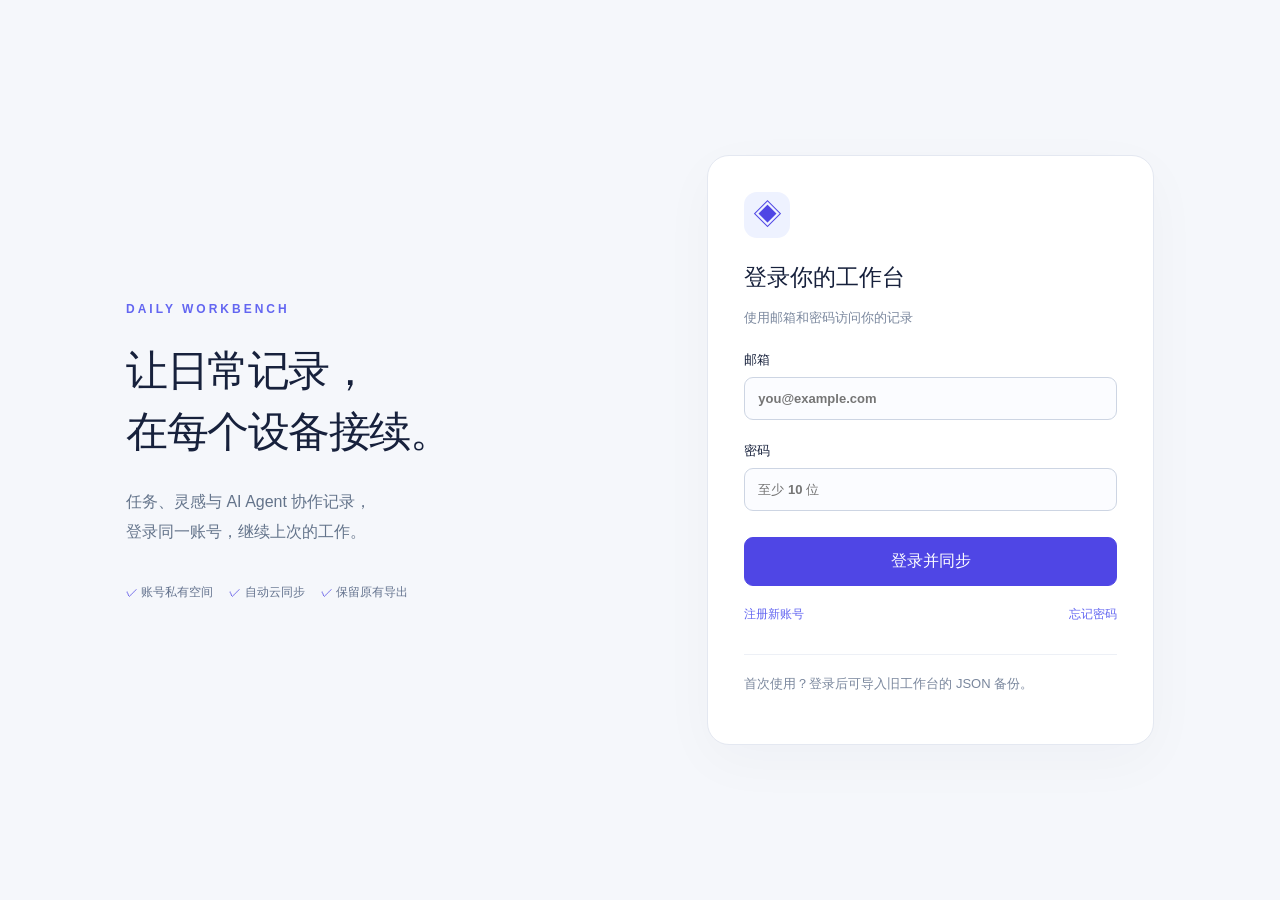
==== index.html @ 01df8f60 "Publish account workbench with private sync and import" ====
<!doctype html>
<html lang="zh-CN"><head><meta charset="utf-8"><meta name="viewport" content="width=device-width,initial-scale=1"><meta name="referrer" content="no-referrer"><title>日常与 AI Agent 协同工作台</title><link rel="stylesheet" href="./shell.css?v=3514bbac5a00"></head>
<body>
<main id="auth-view" class="auth-layout">
 <section class="intro"><span class="eyebrow">DAILY WORKBENCH</span><h1>让日常记录，<br>在每个设备接续。</h1><p>任务、灵感与 AI Agent 协作记录，<br>登录同一账号，继续上次的工作。</p><div class="features"><span>账号私有空间</span><span>自动云同步</span><span>保留原有导出</span></div></section>
 <section class="card"><div class="mark">◈</div><h2 id="auth-title">登录你的工作台</h2><p class="muted">使用邮箱和密码访问你的记录</p>
 <form id="auth-form"><label>邮箱<input id="email" type="email" autocomplete="username" required placeholder="you@example.com"></label><label>密码<input id="password" type="password" autocomplete="current-password" minlength="10" required placeholder="至少 10 位"></label><button id="login" type="submit" class="primary" disabled>正在连接登录服务…</button></form>
 <div class="auth-actions"><button id="signup" type="button" disabled>注册新账号</button><button id="forgot" type="button" disabled>忘记密码</button></div>
 <p id="auth-message" role="status" aria-live="polite"></p><p class="footnote">首次使用？登录后可导入旧工作台的 JSON 备份。</p></section>
</main>
<section id="workspace" hidden>
 <details id="account-panel" open><summary>账号与同步 <span>展开 / 收起</span></summary><div class="account-bar"><div><strong>◈ 我的工作台</strong><span id="account-email"></span></div><div class="bar-actions"><span id="sync-status" role="status" aria-live="polite">正在连接…</span><button id="connect-browser">连接网页 Agent</button><button id="refresh">同步</button><button id="import">导入旧数据</button><button id="backup">备份</button><button id="password-change">修改密码</button><button id="logout">退出</button></div></div></details>
 <div id="notice" hidden><span id="notice-text"></span><button id="resolve" hidden>处理冲突</button></div>
 <div id="loading">正在读取你的云端记录…</div><iframe id="workbench" title="日常与 AI Agent 工作台" hidden></iframe>
</section>
<input id="import-file" type="file" accept=".json,application/json" hidden>
<dialog id="dialog"><h2 id="dialog-title"></h2><p id="dialog-description"></p><input id="new-password" type="password" autocomplete="new-password" minlength="10" hidden><div class="dialog-actions"><button id="dialog-cancel">取消</button><button id="dialog-confirm" class="primary">确认</button></div></dialog>
<dialog id="browser-dialog"><h2>连接网页 Agent 状态</h2><label>网页服务<select id="browser-provider"><option value="chatgpt-browser">ChatGPT</option><option value="gemini-browser">Gemini</option></select></label><p>每台电脑单独绑定。只检测 Chrome 网页，不包含独立桌面应用。</p><p><a id="browser-download" href="./chatgpt-extension-1.1.6.zip" download>下载 Chrome 扩展</a> · 解压后在 chrome://extensions 开启开发者模式，选择「加载已解压的扩展程序」。</p><label>工作台 Agent<select id="browser-agent"></select></label><label>设备名称<input id="browser-device" maxlength="40" placeholder="例如：办公室 Chrome"></label><button id="browser-create">生成本机配网码</button><textarea id="browser-code" readonly aria-label="设备配网码" hidden></textarea><p id="browser-message" role="status"></p><div id="browser-devices"></div><button id="browser-close">关闭</button></dialog><script type="module" src="./app.js?v=3514bbac5a00"></script></body></html>
---- shell.css ----
:root{font-family:Inter,-apple-system,BlinkMacSystemFont,"Segoe UI","Microsoft YaHei",sans-serif;color:#17213c;background:#f5f7fb;font-synthesis:none}*{box-sizing:border-box}body{margin:0}[hidden]{display:none!important}button,input{font:inherit}button{cursor:pointer;border:1px solid #d9dfeb;background:white;border-radius:9px;padding:9px 14px;color:#354463}button:hover{background:#eef2ff}button:disabled{opacity:.55;cursor:wait}.primary{color:white;background:#4f46e5;border-color:#4f46e5;font-weight:650}.primary:hover{background:#4338ca}input{width:100%;padding:13px;border:1px solid #cdd5e3;border-radius:9px;margin-top:8px;background:#fbfcff;color:#17213c}input:focus{outline:2px solid #a5b4fc;outline-offset:2px}.auth-layout{min-height:100vh;max-width:1100px;margin:auto;display:grid;grid-template-columns:1.1fr 1fr;align-items:center;gap:90px;padding:60px 36px}.eyebrow{font-size:12px;letter-spacing:3px;color:#6366f1;font-weight:750}.intro h1{font-size:42px;line-height:1.45;letter-spacing:-1.5px;margin:24px 0}.intro p{color:#64748b;line-height:1.9}.features{display:flex;gap:16px;font-size:12px;color:#65748f;margin-top:36px}.features span:before{content:'✓ ';color:#4f46e5}.card{background:white;padding:36px;border:1px solid #e4e8f1;border-radius:22px;box-shadow:0 16px 55px #17213c08}.mark{background:#eef2ff;color:#4f46e5;width:46px;height:46px;display:grid;place-items:center;border-radius:13px;font-size:29px}.card h2{margin:24px 0 8px;font-size:23px}.muted,.footnote{color:#7a879d;font-size:13px;line-height:1.8}label{display:block;font-size:13px;font-weight:600;margin-top:22px}#login{width:100%;margin-top:26px;padding:13px}.auth-actions{display:flex;justify-content:space-between;margin-top:13px}.auth-actions button{border:0;padding:7px 0;font-size:12px;color:#6366f1;background:none}#auth-message{font-size:13px;line-height:1.7;color:#9f1239;overflow-wrap:anywhere}.footnote{border-top:1px solid #edf0f6;padding-top:17px;margin-top:24px}.account-bar{display:flex;justify-content:space-between;align-items:center;gap:14px;flex-wrap:wrap;padding:12px 20px;background:#17213c;color:#f1f5f9}.account-bar strong{font-size:14px}.account-bar span{font-size:12px}#account-email{margin-left:14px;color:#aebbd3}.bar-actions{display:flex;align-items:center;gap:8px;flex-wrap:wrap}.bar-actions button{font-size:12px;border-color:#4b5975;background:#26344e;color:#e2e8f0;padding:6px 10px}#sync-status{color:#c7d2fe;margin-right:10px}#workbench{width:100%;height:calc(100vh - 64px);border:0;display:block;background:#f8fafc}#loading{padding:80px 20px;text-align:center;color:#64748b}#notice{padding:12px 20px;background:#fff7ed;color:#9a3412;font-size:13px;display:flex;align-items:center;gap:14px}dialog{border:1px solid #dbe2ee;border-radius:17px;padding:28px;max-width:480px;width:calc(100% - 32px);box-shadow:0 20px 80px #17213c33}dialog::backdrop{background:#17213c80}dialog h2{font-size:20px}dialog p{white-space:pre-wrap;font-size:14px;line-height:1.8;color:#64748b;overflow-wrap:anywhere}.dialog-actions{display:flex;justify-content:flex-end;gap:10px;margin-top:24px}@media(max-width:760px){.auth-layout{display:block;padding:32px 20px}.intro{margin:0 auto 28px;max-width:420px}.intro h1{font-size:29px;margin:15px 0}.intro p,.features{display:none}.card{max-width:420px;margin:auto;padding:26px}.account-bar{padding:10px 12px}.bar-actions{gap:6px}#account-email{display:block;margin:4px 0 0}#workbench{height:calc(100dvh - 115px)}}

#workspace{height:100dvh;display:flex;flex-direction:column}#workbench{flex:1;min-height:0;height:auto}.account-bar,#notice{flex-shrink:0}
#account-panel{flex-shrink:0}#account-panel>summary{display:none}
@media(max-width:640px){#account-panel{order:10;background:#17213c;color:#e2e8f0;max-height:45dvh;overflow:auto;padding-bottom:env(safe-area-inset-bottom)}#account-panel>summary{display:flex;align-items:center;justify-content:space-between;list-style:none;cursor:pointer;padding:9px 14px;font-size:12px;min-height:36px}#account-panel>summary::-webkit-details-marker{display:none}#account-panel>summary span{font-size:10px;color:#aebbd3}#account-panel .account-bar{border-top:1px solid #34415b;padding:12px 14px;gap:10px}#account-panel .bar-actions{gap:8px}#account-panel .bar-actions button{padding:8px 10px}#account-panel #sync-status{flex-basis:100%;margin:0 0 2px}#notice{font-size:12px;padding:8px 12px}}
#browser-dialog{max-width:520px;width:calc(100% - 32px);max-height:85dvh;overflow:auto}#browser-dialog label{display:block;margin:12px 0}#browser-dialog input,#browser-dialog select,#browser-dialog textarea{display:block;width:100%;box-sizing:border-box;padding:9px;border:1px solid #cbd5e1;border-radius:8px}#browser-dialog textarea{height:100px}#browser-dialog p{line-height:1.6}#browser-dialog button{padding:8px;margin:4px}#browser-dialog a{color:#4f46e5}
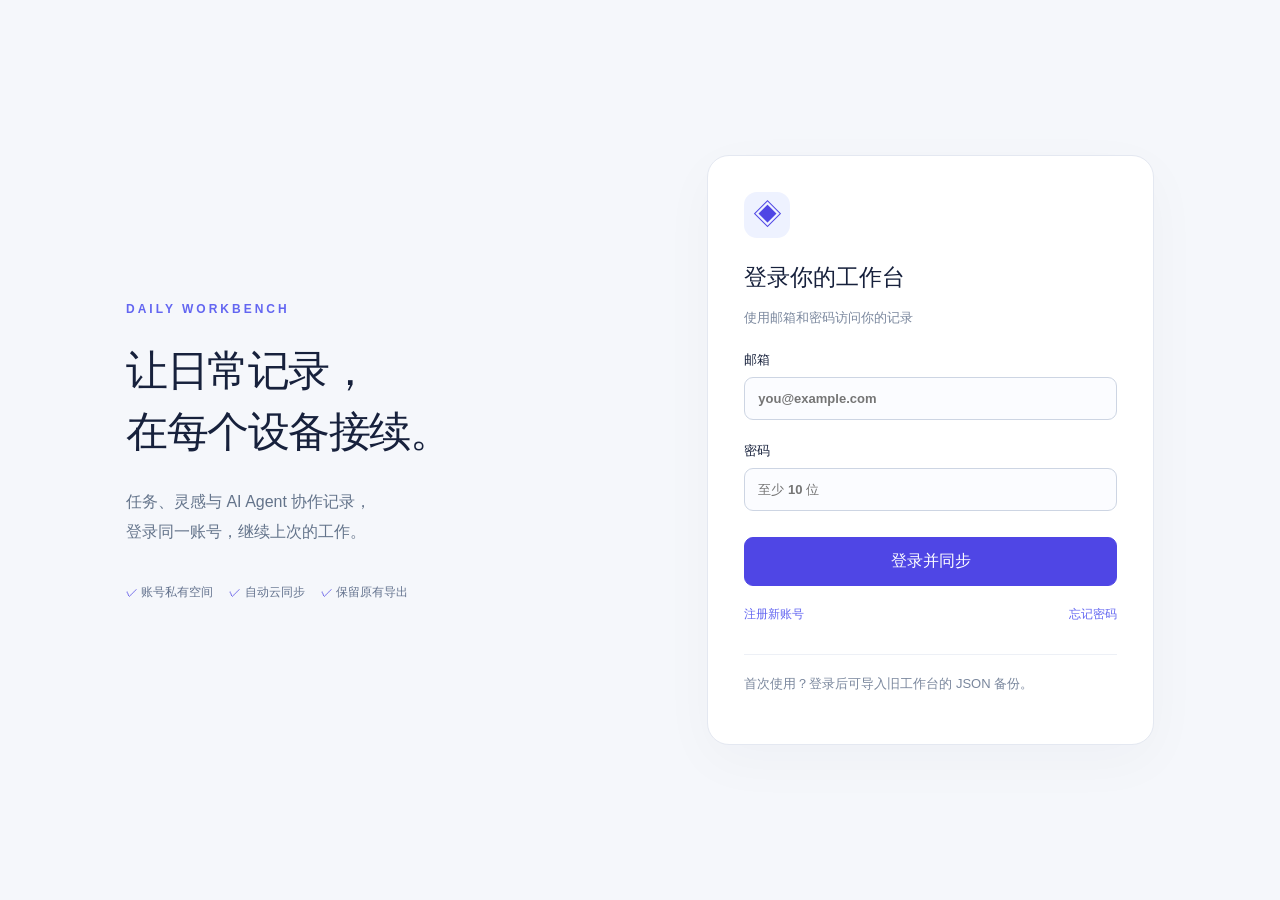
==== commit c3a799ee: "Publish account workbench with private sync and import" ====
--- a/index.html
+++ b/index.html
@@ -1,5 +1,5 @@
 <!doctype html>
-<html lang="zh-CN"><head><meta charset="utf-8"><meta name="viewport" content="width=device-width,initial-scale=1"><meta name="referrer" content="no-referrer"><title>日常与 AI Agent 协同工作台</title><link rel="stylesheet" href="./shell.css?v=3514bbac5a00"></head>
+<html lang="zh-CN"><head><meta charset="utf-8"><meta name="viewport" content="width=device-width,initial-scale=1"><meta name="referrer" content="no-referrer"><title>日常与 AI Agent 协同工作台</title><link rel="stylesheet" href="./shell.css?v=23630502249b"></head>
 <body>
 <main id="auth-view" class="auth-layout">
  <section class="intro"><span class="eyebrow">DAILY WORKBENCH</span><h1>让日常记录，<br>在每个设备接续。</h1><p>任务、灵感与 AI Agent 协作记录，<br>登录同一账号，继续上次的工作。</p><div class="features"><span>账号私有空间</span><span>自动云同步</span><span>保留原有导出</span></div></section>
@@ -15,4 +15,4 @@
 </section>
 <input id="import-file" type="file" accept=".json,application/json" hidden>
 <dialog id="dialog"><h2 id="dialog-title"></h2><p id="dialog-description"></p><input id="new-password" type="password" autocomplete="new-password" minlength="10" hidden><div class="dialog-actions"><button id="dialog-cancel">取消</button><button id="dialog-confirm" class="primary">确认</button></div></dialog>
-<dialog id="browser-dialog"><h2>连接网页 Agent 状态</h2><label>网页服务<select id="browser-provider"><option value="chatgpt-browser">ChatGPT</option><option value="gemini-browser">Gemini</option></select></label><p>每台电脑单独绑定。只检测 Chrome 网页，不包含独立桌面应用。</p><p><a id="browser-download" href="./chatgpt-extension-1.1.6.zip" download>下载 Chrome 扩展</a> · 解压后在 chrome://extensions 开启开发者模式，选择「加载已解压的扩展程序」。</p><label>工作台 Agent<select id="browser-agent"></select></label><label>设备名称<input id="browser-device" maxlength="40" placeholder="例如：办公室 Chrome"></label><button id="browser-create">生成本机配网码</button><textarea id="browser-code" readonly aria-label="设备配网码" hidden></textarea><p id="browser-message" role="status"></p><div id="browser-devices"></div><button id="browser-close">关闭</button></dialog><script type="module" src="./app.js?v=3514bbac5a00"></script></body></html>
+<dialog id="browser-dialog"><h2>连接网页 Agent 状态</h2><label>网页服务<select id="browser-provider"><option value="chatgpt-browser">ChatGPT</option><option value="gemini-browser">Gemini</option></select></label><p>每台电脑单独绑定。只检测 Chrome 网页，不包含独立桌面应用。</p><p><a id="browser-download" href="./chatgpt-extension-1.1.6.zip" download>下载 Chrome 扩展</a> · 解压后在 chrome://extensions 开启开发者模式，选择「加载已解压的扩展程序」。</p><label>工作台 Agent<select id="browser-agent"></select></label><label>设备名称<input id="browser-device" maxlength="40" placeholder="例如：办公室 Chrome"></label><button id="browser-create">生成本机配网码</button><textarea id="browser-code" readonly aria-label="设备配网码" hidden></textarea><p id="browser-message" role="status"></p><div id="browser-devices"></div><button id="browser-close">关闭</button></dialog><script type="module" src="./app.js?v=23630502249b"></script></body></html>
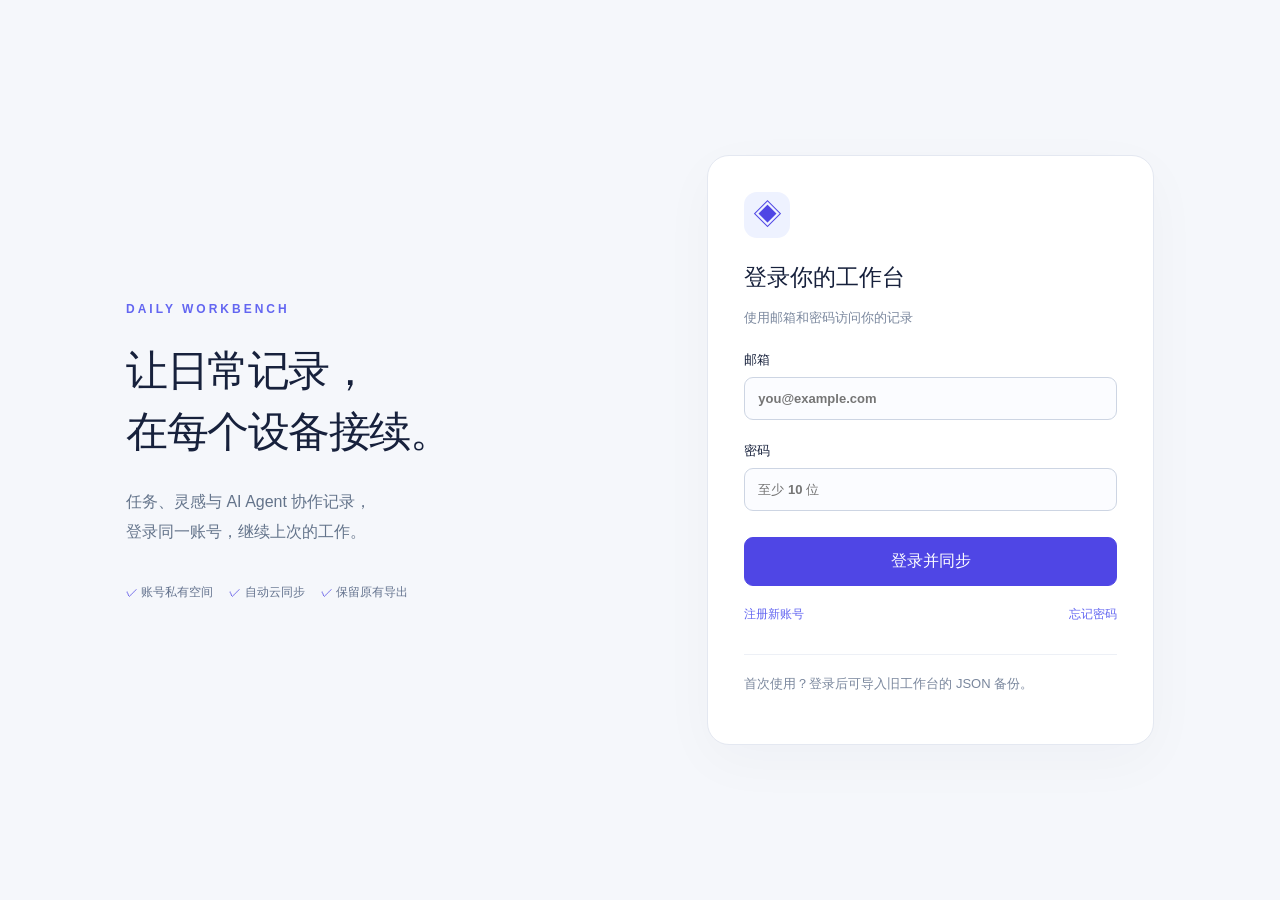
==== commit 3ce65679: "Publish account workbench with private sync and import" ====
--- a/index.html
+++ b/index.html
@@ -1,5 +1,5 @@
 <!doctype html>
-<html lang="zh-CN"><head><meta charset="utf-8"><meta name="viewport" content="width=device-width,initial-scale=1"><meta name="referrer" content="no-referrer"><title>日常与 AI Agent 协同工作台</title><link rel="stylesheet" href="./shell.css?v=23630502249b"></head>
+<html lang="zh-CN"><head><meta charset="utf-8"><meta name="viewport" content="width=device-width,initial-scale=1"><meta name="referrer" content="no-referrer"><title>日常与 AI Agent 协同工作台</title><link rel="stylesheet" href="./shell.css?v=a784d32e6a5d"></head>
 <body>
 <main id="auth-view" class="auth-layout">
  <section class="intro"><span class="eyebrow">DAILY WORKBENCH</span><h1>让日常记录，<br>在每个设备接续。</h1><p>任务、灵感与 AI Agent 协作记录，<br>登录同一账号，继续上次的工作。</p><div class="features"><span>账号私有空间</span><span>自动云同步</span><span>保留原有导出</span></div></section>
@@ -15,4 +15,4 @@
 </section>
 <input id="import-file" type="file" accept=".json,application/json" hidden>
 <dialog id="dialog"><h2 id="dialog-title"></h2><p id="dialog-description"></p><input id="new-password" type="password" autocomplete="new-password" minlength="10" hidden><div class="dialog-actions"><button id="dialog-cancel">取消</button><button id="dialog-confirm" class="primary">确认</button></div></dialog>
-<dialog id="browser-dialog"><h2>连接网页 Agent 状态</h2><label>网页服务<select id="browser-provider"><option value="chatgpt-browser">ChatGPT</option><option value="gemini-browser">Gemini</option></select></label><p>每台电脑单独绑定。只检测 Chrome 网页，不包含独立桌面应用。</p><p><a id="browser-download" href="./chatgpt-extension-1.1.6.zip" download>下载 Chrome 扩展</a> · 解压后在 chrome://extensions 开启开发者模式，选择「加载已解压的扩展程序」。</p><label>工作台 Agent<select id="browser-agent"></select></label><label>设备名称<input id="browser-device" maxlength="40" placeholder="例如：办公室 Chrome"></label><button id="browser-create">生成本机配网码</button><textarea id="browser-code" readonly aria-label="设备配网码" hidden></textarea><p id="browser-message" role="status"></p><div id="browser-devices"></div><button id="browser-close">关闭</button></dialog><script type="module" src="./app.js?v=23630502249b"></script></body></html>
+<dialog id="browser-dialog"><h2>连接网页 Agent 状态</h2><label>网页服务<select id="browser-provider"><option value="chatgpt-browser">ChatGPT</option><option value="gemini-browser">Gemini</option></select></label><p>每台电脑单独绑定。只检测 Chrome 网页，不包含独立桌面应用。</p><p><a id="browser-download" href="./chatgpt-extension-1.3.0.zip" download>下载 Chrome 扩展</a> · 解压后在 chrome://extensions 开启开发者模式，选择「加载已解压的扩展程序」。</p><label>工作台 Agent<select id="browser-agent"></select></label><label>设备名称<input id="browser-device" maxlength="40" placeholder="例如：办公室 Chrome"></label><button id="browser-create">生成本机配网码</button><textarea id="browser-code" readonly aria-label="设备配网码" hidden></textarea><p id="browser-message" role="status"></p><div id="browser-devices"></div><button id="browser-close">关闭</button></dialog><script type="module" src="./app.js?v=a784d32e6a5d"></script></body></html>
--- a/shell.css
+++ b/shell.css
@@ -4,3 +4,4 @@
 #account-panel{flex-shrink:0}#account-panel>summary{display:none}
 @media(max-width:640px){#account-panel{order:10;background:#17213c;color:#e2e8f0;max-height:45dvh;overflow:auto;padding-bottom:env(safe-area-inset-bottom)}#account-panel>summary{display:flex;align-items:center;justify-content:space-between;list-style:none;cursor:pointer;padding:9px 14px;font-size:12px;min-height:36px}#account-panel>summary::-webkit-details-marker{display:none}#account-panel>summary span{font-size:10px;color:#aebbd3}#account-panel .account-bar{border-top:1px solid #34415b;padding:12px 14px;gap:10px}#account-panel .bar-actions{gap:8px}#account-panel .bar-actions button{padding:8px 10px}#account-panel #sync-status{flex-basis:100%;margin:0 0 2px}#notice{font-size:12px;padding:8px 12px}}
 #browser-dialog{max-width:520px;width:calc(100% - 32px);max-height:85dvh;overflow:auto}#browser-dialog label{display:block;margin:12px 0}#browser-dialog input,#browser-dialog select,#browser-dialog textarea{display:block;width:100%;box-sizing:border-box;padding:9px;border:1px solid #cbd5e1;border-radius:8px}#browser-dialog textarea{height:100px}#browser-dialog p{line-height:1.6}#browser-dialog button{padding:8px;margin:4px}#browser-dialog a{color:#4f46e5}
+#chat-project-dialog{max-width:650px;max-height:88dvh;overflow:auto}#chat-project-dialog>p{margin-bottom:12px}.project-inbox-summary{position:sticky;top:-28px;z-index:2;margin:0 -28px 16px;padding:12px 28px;background:#eef2ff;color:#3730a3;font-size:13px;font-weight:700;border-top:1px solid #dbe2ff;border-bottom:1px solid #dbe2ff}.project-source-card{padding:15px;margin:0 0 12px;border:1px solid #e2e8f0;border-radius:13px;background:#fff}.project-source-origin{display:flex;align-items:flex-start;gap:9px;overflow-wrap:anywhere}.project-source-origin span{flex:0 0 auto;padding:2px 7px;border-radius:999px;background:#eef2ff;color:#4338ca;font-size:11px}.project-source-origin strong{font-size:14px}.project-suggestions{display:flex;align-items:center;gap:6px;flex-wrap:wrap;margin:12px 0}.project-suggestions>span{width:100%;font-size:11px;color:#64748b}.project-suggestions button{padding:6px 9px;border-color:#c7d2fe;color:#4338ca;font-size:12px}.project-map-controls{display:flex;align-items:center;gap:9px;margin-top:10px}.project-map-controls select{min-width:0;flex:1;padding:9px;border:1px solid #cbd5e1;border-radius:8px;background:white}.project-map-message{font-size:12px;color:#047857}.project-no-suggestion,.project-mapped-to{margin:9px 0!important;font-size:12px!important}.project-mapped-to{color:#047857!important}#chat-project-dialog details{margin-top:18px;border-top:1px solid #e2e8f0;padding-top:14px}#chat-project-dialog details>summary{cursor:pointer;color:#475569;font-size:13px;font-weight:650;margin-bottom:12px}.bar-actions button.has-pending{border-color:#fbbf24;background:#78350f;color:#fef3c7}@media(max-width:640px){#chat-project-dialog{width:calc(100% - 20px);max-height:92dvh;padding:20px 14px}.project-inbox-summary{top:-20px;margin:0 -14px 14px;padding:10px 14px}.project-source-card{padding:12px}.project-map-controls{align-items:stretch;flex-direction:column}.project-map-controls select{width:100%;font-size:16px}.project-suggestions button{max-width:100%;overflow-wrap:anywhere;text-align:left}}
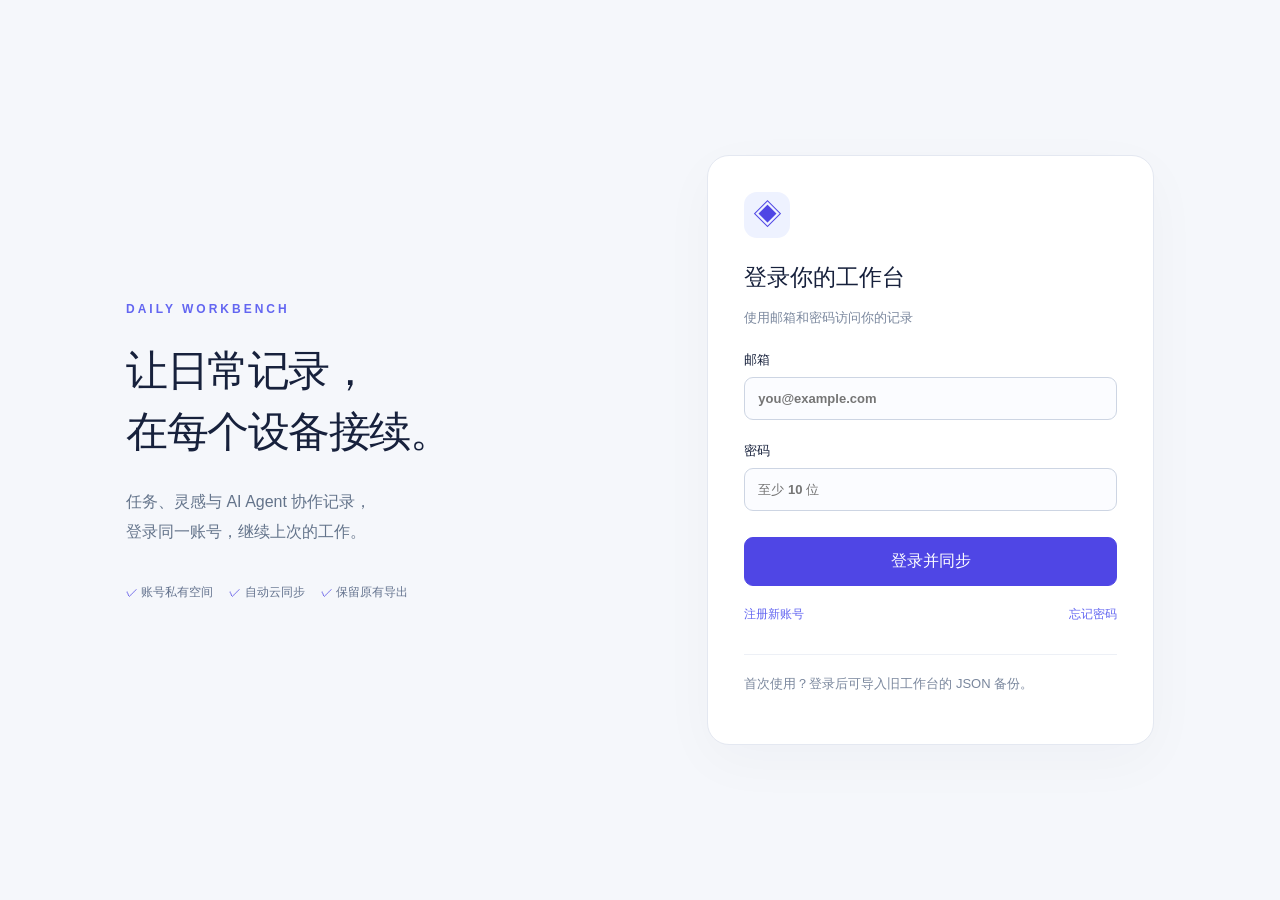
==== commit 03939ac2: "Publish account workbench with private sync and import" ====
--- a/index.html
+++ b/index.html
@@ -1,5 +1,5 @@
 <!doctype html>
-<html lang="zh-CN"><head><meta charset="utf-8"><meta name="viewport" content="width=device-width,initial-scale=1"><meta name="referrer" content="no-referrer"><title>日常与 AI Agent 协同工作台</title><link rel="stylesheet" href="./shell.css?v=a784d32e6a5d"></head>
+<html lang="zh-CN"><head><meta charset="utf-8"><meta name="viewport" content="width=device-width,initial-scale=1"><meta name="referrer" content="no-referrer"><title>日常与 AI Agent 协同工作台</title><link rel="stylesheet" href="./shell.css?v=78078c31996b"></head>
 <body>
 <main id="auth-view" class="auth-layout">
  <section class="intro"><span class="eyebrow">DAILY WORKBENCH</span><h1>让日常记录，<br>在每个设备接续。</h1><p>任务、灵感与 AI Agent 协作记录，<br>登录同一账号，继续上次的工作。</p><div class="features"><span>账号私有空间</span><span>自动云同步</span><span>保留原有导出</span></div></section>
@@ -15,4 +15,4 @@
 </section>
 <input id="import-file" type="file" accept=".json,application/json" hidden>
 <dialog id="dialog"><h2 id="dialog-title"></h2><p id="dialog-description"></p><input id="new-password" type="password" autocomplete="new-password" minlength="10" hidden><div class="dialog-actions"><button id="dialog-cancel">取消</button><button id="dialog-confirm" class="primary">确认</button></div></dialog>
-<dialog id="browser-dialog"><h2>连接网页 Agent 状态</h2><label>网页服务<select id="browser-provider"><option value="chatgpt-browser">ChatGPT</option><option value="gemini-browser">Gemini</option></select></label><p>每台电脑单独绑定。只检测 Chrome 网页，不包含独立桌面应用。</p><p><a id="browser-download" href="./chatgpt-extension-1.3.0.zip" download>下载 Chrome 扩展</a> · 解压后在 chrome://extensions 开启开发者模式，选择「加载已解压的扩展程序」。</p><label>工作台 Agent<select id="browser-agent"></select></label><label>设备名称<input id="browser-device" maxlength="40" placeholder="例如：办公室 Chrome"></label><button id="browser-create">生成本机配网码</button><textarea id="browser-code" readonly aria-label="设备配网码" hidden></textarea><p id="browser-message" role="status"></p><div id="browser-devices"></div><button id="browser-close">关闭</button></dialog><script type="module" src="./app.js?v=a784d32e6a5d"></script></body></html>
+<dialog id="browser-dialog"><h2>连接网页 Agent 状态</h2><label>网页服务<select id="browser-provider"><option value="chatgpt-browser">ChatGPT</option><option value="gemini-browser">Gemini</option></select></label><p>每台电脑单独绑定。只检测 Chrome 网页，不包含独立桌面应用。</p><p><a id="browser-download" href="./chatgpt-extension-1.4.0.zip" download>下载 Chrome 扩展</a> · 解压后在 chrome://extensions 开启开发者模式，选择「加载已解压的扩展程序」。</p><label>工作台 Agent<select id="browser-agent"></select></label><label>设备名称<input id="browser-device" maxlength="40" placeholder="例如：办公室 Chrome"></label><button id="browser-create">生成本机配网码</button><textarea id="browser-code" readonly aria-label="设备配网码" hidden></textarea><p id="browser-message" role="status"></p><div id="browser-devices"></div><button id="browser-close">关闭</button></dialog><script type="module" src="./app.js?v=78078c31996b"></script></body></html>
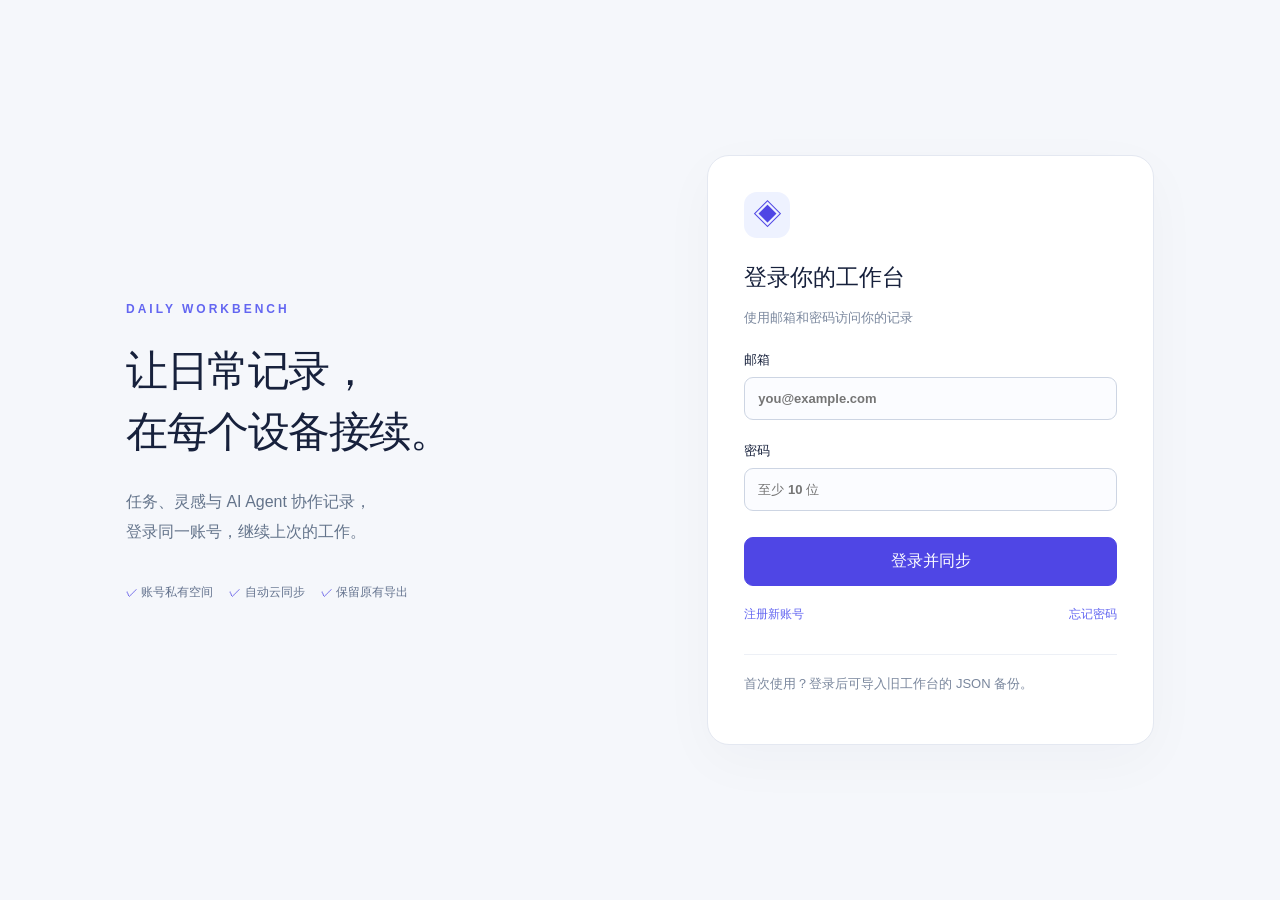
==== commit df0c9865: "Publish account workbench with private sync and import" ====
--- a/index.html
+++ b/index.html
@@ -1,5 +1,5 @@
 <!doctype html>
-<html lang="zh-CN"><head><meta charset="utf-8"><meta name="viewport" content="width=device-width,initial-scale=1"><meta name="referrer" content="no-referrer"><title>日常与 AI Agent 协同工作台</title><link rel="stylesheet" href="./shell.css?v=78078c31996b"></head>
+<html lang="zh-CN"><head><meta charset="utf-8"><meta name="viewport" content="width=device-width,initial-scale=1"><meta name="referrer" content="no-referrer"><title>日常与 AI Agent 协同工作台</title><link rel="stylesheet" href="./shell.css?v=3b5b2a4bb716"></head>
 <body>
 <main id="auth-view" class="auth-layout">
  <section class="intro"><span class="eyebrow">DAILY WORKBENCH</span><h1>让日常记录，<br>在每个设备接续。</h1><p>任务、灵感与 AI Agent 协作记录，<br>登录同一账号，继续上次的工作。</p><div class="features"><span>账号私有空间</span><span>自动云同步</span><span>保留原有导出</span></div></section>
@@ -15,4 +15,4 @@
 </section>
 <input id="import-file" type="file" accept=".json,application/json" hidden>
 <dialog id="dialog"><h2 id="dialog-title"></h2><p id="dialog-description"></p><input id="new-password" type="password" autocomplete="new-password" minlength="10" hidden><div class="dialog-actions"><button id="dialog-cancel">取消</button><button id="dialog-confirm" class="primary">确认</button></div></dialog>
-<dialog id="browser-dialog"><h2>连接网页 Agent 状态</h2><label>网页服务<select id="browser-provider"><option value="chatgpt-browser">ChatGPT</option><option value="gemini-browser">Gemini</option></select></label><p>每台电脑单独绑定。只检测 Chrome 网页，不包含独立桌面应用。</p><p><a id="browser-download" href="./chatgpt-extension-1.4.0.zip" download>下载 Chrome 扩展</a> · 解压后在 chrome://extensions 开启开发者模式，选择「加载已解压的扩展程序」。</p><label>工作台 Agent<select id="browser-agent"></select></label><label>设备名称<input id="browser-device" maxlength="40" placeholder="例如：办公室 Chrome"></label><button id="browser-create">生成本机配网码</button><textarea id="browser-code" readonly aria-label="设备配网码" hidden></textarea><p id="browser-message" role="status"></p><div id="browser-devices"></div><button id="browser-close">关闭</button></dialog><script type="module" src="./app.js?v=78078c31996b"></script></body></html>
+<dialog id="browser-dialog"><h2>连接网页 Agent</h2><label>网页服务<select id="browser-provider"><option value="chatgpt-browser">ChatGPT</option><option value="gemini-browser">Gemini</option></select></label><p>每台电脑单独绑定。支持 Chrome 中的状态同步；加载 1.5.0 扩展并单独启用后，可参与讨论室。不包含独立桌面应用。</p><p><a id="browser-download" href="./chatgpt-extension-1.5.0.zip" download>下载 Chrome 扩展</a> · 解压后在 chrome://extensions 开启开发者模式，选择「加载已解压的扩展程序」。</p><label>工作台 Agent<select id="browser-agent"></select></label><label>设备名称<input id="browser-device" maxlength="40" placeholder="例如：办公室 Chrome"></label><button id="browser-create">生成本机配网码</button><textarea id="browser-code" readonly aria-label="设备配网码" hidden></textarea><p id="browser-message" role="status"></p><div id="browser-devices"></div><button id="browser-close">关闭</button></dialog><script type="module" src="./app.js?v=3b5b2a4bb716"></script></body></html>
